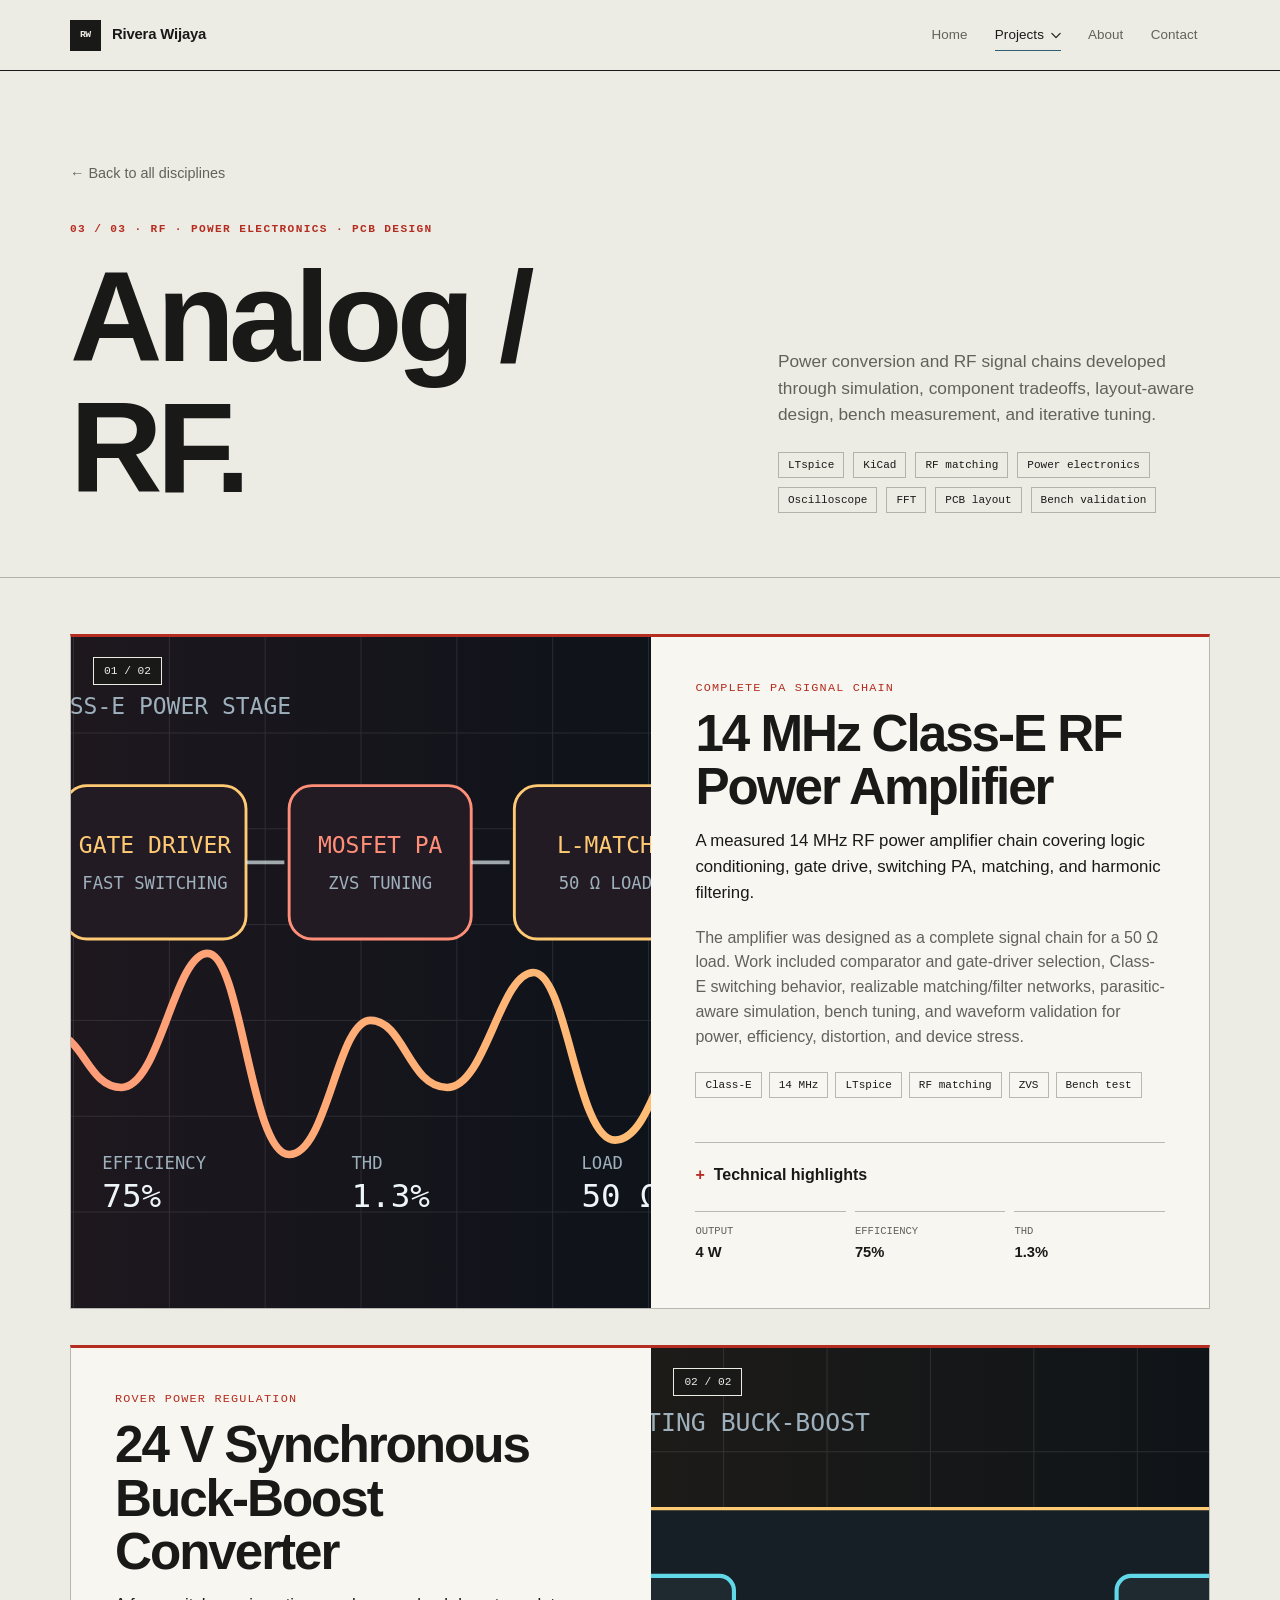
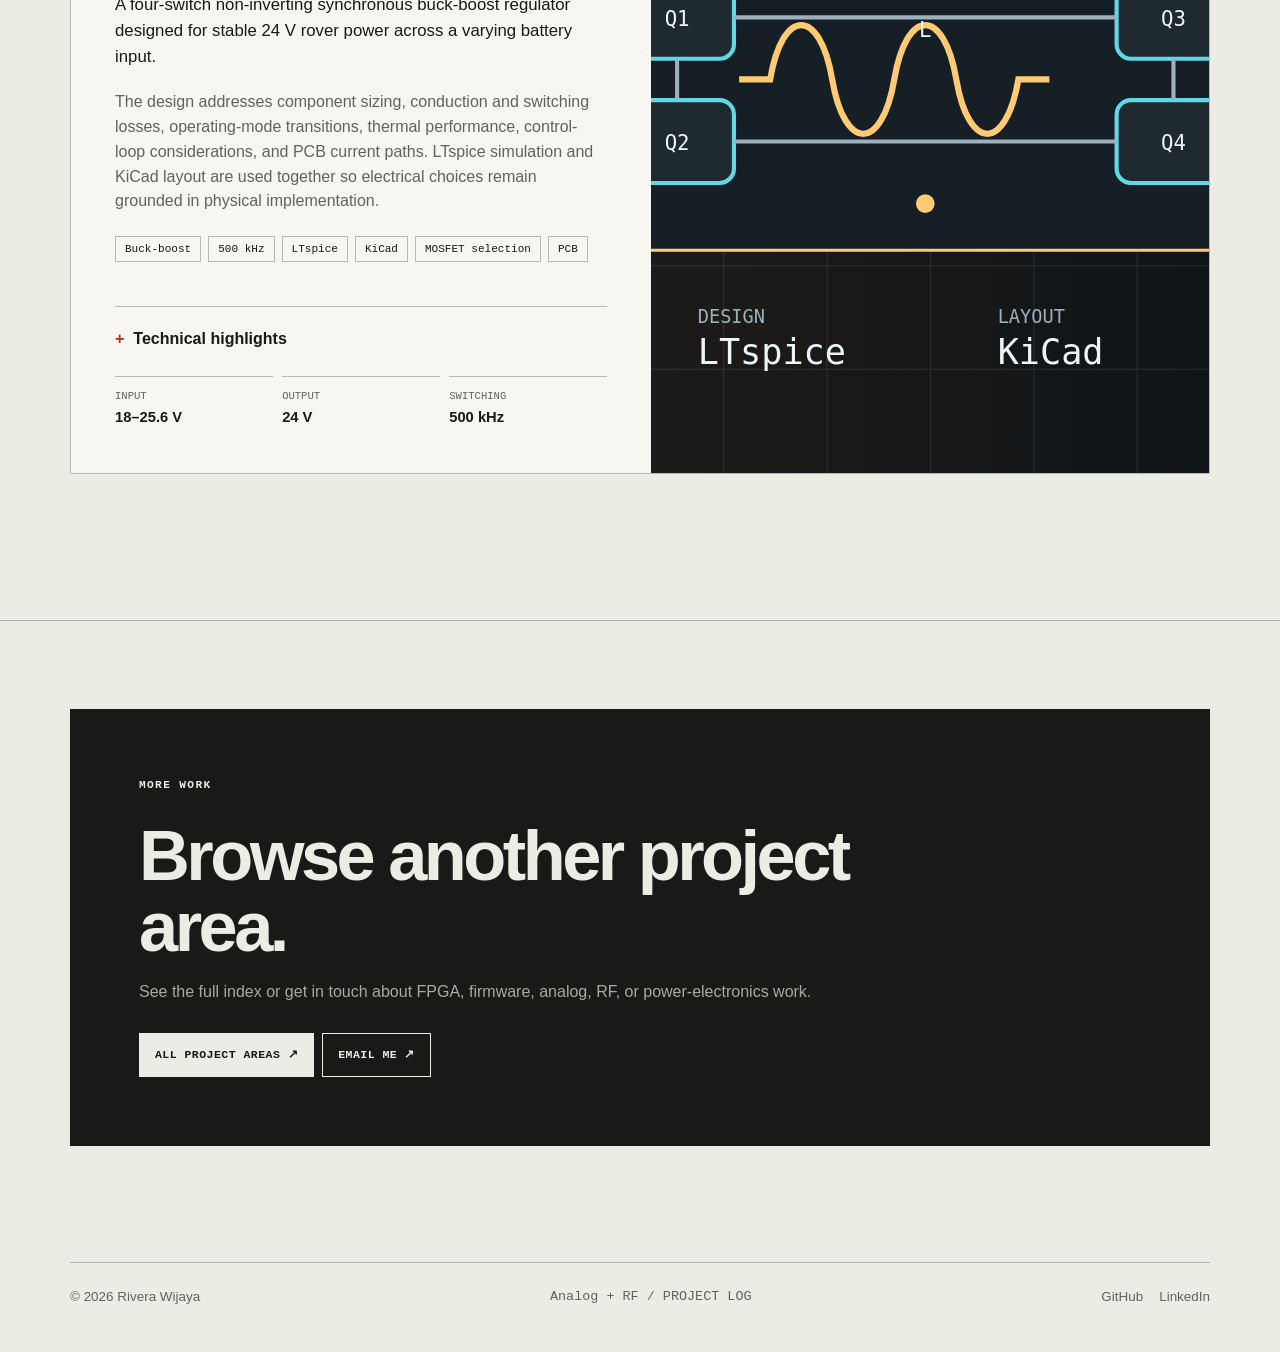
==== analog.html @ 02854aa4 "Initial draft" ====
<!doctype html>
<html lang="en">
<head>
  <meta charset="utf-8">
  <meta name="viewport" content="width=device-width, initial-scale=1">
  <meta name="theme-color" content="#ecebe4">
  <link rel="icon" href="assets/favicon.svg" type="image/svg+xml">
  <meta name="description" content="Engineering project portfolio by Rivera Wijaya.">
  <title>Analog + RF Projects — Rivera Wijaya</title>
  <link rel="stylesheet" href="style.css">
</head>
<body data-page="analog">
  <div class="progress" aria-hidden="true"></div>
  <header class="site-header">
    <div class="header-inner">
      <a class="site-brand" href="index.html" aria-label="Rivera Wijaya — Home">
        <span class="site-brand__icon" aria-hidden="true">
          <span data-profile="headerMark">RW</span>
        </span>
        <span class="site-brand__name" data-profile="headerName">Rivera Wijaya</span>
      </a>

      <button
        class="menu-toggle"
        type="button"
        aria-expanded="false"
        aria-controls="primary-navigation"
        aria-label="Open navigation menu"
      >
        <span></span>
        <span></span>
      </button>

      <nav class="primary-navigation" id="primary-navigation" aria-label="Primary navigation">
        <a class="navigation-link" href="index.html" data-nav-page="home">Home</a>

        <div class="navigation-dropdown">
          <button
            class="navigation-link dropdown-toggle"
            type="button"
            aria-expanded="false"
            aria-controls="projects-menu"
          >
            <span>Projects</span>
            <svg viewBox="0 0 12 8" aria-hidden="true">
              <path d="M1 1.5 6 6.5l5-5"></path>
            </svg>
          </button>

          <div class="dropdown-menu" id="projects-menu">
            <a href="digital.html" data-nav-page="digital">
              <span class="dropdown-number">01</span>
              <span>
                <strong>Digital Hardware</strong>
                <small>FPGA, RTL and architecture</small>
              </span>
            </a>

            <a href="firmware.html" data-nav-page="firmware">
              <span class="dropdown-number">02</span>
              <span>
                <strong>Embedded Firmware</strong>
                <small>C, protocols and bring-up</small>
              </span>
            </a>

            <a href="analog.html" data-nav-page="analog">
              <span class="dropdown-number">03</span>
              <span>
                <strong>Analog + RF</strong>
                <small>Power, PCB and RF design</small>
              </span>
            </a>
          </div>
        </div>

        <a class="navigation-link" href="index.html#about">About</a>
        <a class="navigation-link" href="index.html#contact">Contact</a>
        <a class="navigation-resume" data-link="resume" href="assets/Rivera-Wijaya-Resume.pdf">
          Résumé <span aria-hidden="true">↗</span>
        </a>
      </nav>
    </div>
  </header>

  <main>
    <section class="category-hero">
      <div class="container">
        <a class="category-back" href="index.html#work">← Back to all disciplines</a>
        <div class="category-hero-grid">
          <div>
            <p class="eyebrow"><span data-category="number">01</span> / 03 · <span data-category="kicker">RTL · FPGA</span></p>
            <h1><span data-category="shortLabel">Digital</span><span>.</span></h1>
          </div>
          <div>
            <p class="category-intro" data-category="description">Focused engineering project collection.</p>
            <div class="category-skills" data-render="category-skills"></div>
          </div>
        </div>
      </div>
    </section>

    <section class="project-stack">
      <div class="container" data-render="projects"></div>
    </section>

    <section class="section" id="contact">
      <div class="container">
        <div class="contact-panel reveal">
          <p class="eyebrow">More work</p>
          <h2>Browse another project area.</h2>
          <p>See the full index or get in touch about FPGA, firmware, analog, RF, or power-electronics work.</p>
          <div class="hero-actions" style="justify-content:center">
            <a class="btn primary" href="index.html#work">All project areas ↗</a>
            <a class="btn" data-link="email" href="mailto:your.email@example.com">Email me ↗</a>
          </div>
        </div>
      </div>
    </section>
  </main>

  <footer class="footer">
    <div class="container footer-row">
      <span>© <span data-current-year></span> <span data-profile="name">Rivera Wijaya</span></span>
      <span class="mono"><span data-category="label">Engineering</span> / PROJECT LOG</span>
      <div class="socials"><a data-link="github" href="#">GitHub</a><a data-link="linkedin" href="#">LinkedIn</a></div>
    </div>
  </footer>

  <script src="site-data.js"></script>
  <script src="app.js"></script>
</body>
</html>
---- style.css ----
/*
  Rivera Wijaya Hardware Portfolio
  GitHub Pages-ready stylesheet.
  Keep this file in the repository root beside index.html.
*/

:root {
  --bg: #071018;
  --bg-soft: #0b1721;
  --panel: rgba(15, 31, 43, 0.78);
  --panel-solid: #0f1f2b;
  --text: #eef5f8;
  --muted: #9db0bb;
  --line: rgba(218, 238, 247, 0.14);
  --cyan: #315f73;
  --amber: #ffca74;
  --coral: #ff8f79;
  --green: #8ce3a5;
  --radius: 0;
  --radius-sm: 0;
  --shadow: 0 30px 80px rgba(0, 0, 0, 0.34);
  --max: 1180px;
}

* { box-sizing: border-box; }
html { scroll-behavior: smooth; }
body {
  margin: 0;
  min-height: 100vh;
  color: var(--text);
  background:
    radial-gradient(circle at 12% 12%, rgba(97, 216, 231, 0.09), transparent 30%),
    radial-gradient(circle at 86% 8%, rgba(255, 143, 121, 0.08), transparent 28%),
    var(--bg);
  font-family: Inter, ui-sans-serif, system-ui, -apple-system, BlinkMacSystemFont, "Segoe UI", sans-serif;
  line-height: 1.65;
}
body::before {
  content: "";
  position: fixed;
  inset: 0;
  pointer-events: none;
  opacity: 0.15;
  background-image:
    linear-gradient(rgba(255,255,255,.04) 1px, transparent 1px),
    linear-gradient(90deg, rgba(255,255,255,.04) 1px, transparent 1px);
  background-size: 42px 42px;
  mask-image: linear-gradient(to bottom, black, transparent 80%);
  z-index: -1;
}

::selection { background: rgba(97, 216, 231, 0.25); color: white; }
a { color: inherit; text-decoration: none; }
img { display: block; max-width: 100%; }
button, input, textarea { font: inherit; }
:focus-visible { outline: 3px solid rgba(97, 216, 231, 0.52); outline-offset: 3px; }

.container { width: min(var(--max), calc(100% - 40px)); margin: 0 auto; }
.mono { font-family: "Cascadia Code", Consolas, "Courier New", monospace; }
.eyebrow {
  margin: 0 0 16px;
  color: var(--cyan);
  font: 500 0.78rem/1.4 "Cascadia Code", Consolas, "Courier New", monospace;
  letter-spacing: 0.14em;
  text-transform: uppercase;
}
.section { padding: 110px 0; }
.section-head {
  display: grid;
  grid-template-columns: 1fr 1fr;
  gap: 40px;
  align-items: end;
  margin-bottom: 48px;
}
.section-head h2,
.category-hero h1,
.hero h1 {
  margin: 0;
  letter-spacing: -0.045em;
  line-height: 1.02;
}
.section-head h2 { font-size: clamp(2.3rem, 5vw, 4.6rem); }
.section-head p { margin: 0; color: var(--muted); max-width: 590px; }

.site-header {
  position: sticky;
  top: 0;
  z-index: 40;
  backdrop-filter: blur(18px);
  background: rgba(7, 16, 24, 0.73);
  border-bottom: 1px solid transparent;
  transition: border-color .25s ease, background .25s ease;
}
.site-header.scrolled { border-color: var(--line); background: rgba(7, 16, 24, 0.92); }
.nav {
  height: 76px;
  display: flex;
  align-items: center;
  justify-content: space-between;
  gap: 24px;
}
.brand { display: inline-flex; align-items: center; gap: 12px; font-weight: 800; letter-spacing: -0.02em; }
.brand-mark {
  width: 38px; height: 38px; border: 1px solid var(--line); border-radius: 0;
  display: grid; place-items: center; font: 500 .76rem "Cascadia Code", Consolas, "Courier New", monospace;
  background: linear-gradient(135deg, rgba(97,216,231,.16), rgba(255,143,121,.09));
}
.nav-links { display: flex; align-items: center; gap: 6px; }
.nav-links a {
  padding: 10px 13px; color: var(--muted); font-size: .91rem; border-radius: 0;
  transition: color .2s, background .2s;
}
.nav-links a:hover, .nav-links a.active { color: var(--text); background: rgba(255,255,255,.05); }
.menu-toggle { display: none; border: 0; color: var(--text); background: transparent; font-size: 1.4rem; }

.hero { padding: 96px 0 76px; min-height: calc(100vh - 76px); display: grid; align-items: center; }
.hero-grid { display: grid; grid-template-columns: 1.14fr .86fr; gap: 64px; align-items: center; }
.hero h1 { font-size: clamp(3.6rem, 8vw, 7.2rem); max-width: 900px; }
.hero h1 .outline { color: transparent; -webkit-text-stroke: 1px rgba(238,245,248,.52); }
.hero-copy { max-width: 710px; color: var(--muted); font-size: clamp(1.02rem, 1.8vw, 1.22rem); margin: 28px 0 0; }
.hero-actions { display: flex; flex-wrap: wrap; gap: 12px; margin-top: 34px; }
.btn {
  display: inline-flex; align-items: center; justify-content: center; gap: 10px;
  min-height: 48px; padding: 0 18px; border-radius: 0; border: 1px solid var(--line);
  color: var(--text); font-weight: 700; background: rgba(255,255,255,.04);
  transition: transform .2s ease, border-color .2s ease, background .2s ease;
}
.btn:hover { transform: translateY(-2px); border-color: rgba(255,255,255,.34); background: rgba(255,255,255,.08); }
.btn.primary { color: #041014; background: var(--cyan); border-color: var(--cyan); }
.btn.primary:hover { background: #8be6f0; }
.btn.small { min-height: 40px; padding: 0 14px; font-size: .86rem; }

.path-grid { display: grid; grid-template-columns: repeat(3, 1fr); gap: 18px; }
.path-card {
  position: relative; min-height: 360px; padding: 28px; border: 1px solid var(--line); border-radius: var(--radius);
  background: linear-gradient(155deg, rgba(18,38,52,.9), rgba(9,22,31,.8)); overflow: hidden; transition: transform .28s ease, border-color .28s ease, box-shadow .28s ease; box-shadow: 0 18px 48px rgba(0,0,0,.16);
}
.path-card:hover { transform: translateY(-7px); border-color: rgba(255,255,255,.27); box-shadow: 0 28px 70px rgba(0,0,0,.28); }
.path-card .number { color: var(--muted); font: .78rem "Cascadia Code", Consolas, "Courier New", monospace; }
.path-card h3 { font-size: 1.8rem; margin: 70px 0 14px; letter-spacing: -.035em; }
.path-card p { color: var(--muted); margin: 0 0 26px; }
.path-card .arrow { position: absolute; right: 26px; bottom: 24px; font-size: 1.45rem; transition: transform .2s; }
.path-card:hover .arrow { transform: translate(4px, -4px); }
.path-card::before {
  content: ""; position: absolute; width: 180px; height: 180px; right: -75px; top: -75px; border-radius: 50%;
  background: var(--card-accent); opacity: .13; filter: blur(32px);
}
.path-card[data-accent="cyan"] { --card-accent: var(--cyan); }
.path-card[data-accent="amber"] { --card-accent: var(--amber); }
.path-card[data-accent="coral"] { --card-accent: var(--coral); }

.featured-grid { display: grid; grid-template-columns: repeat(2, 1fr); gap: 20px; }
.feature-card {
  border: 1px solid var(--line); border-radius: var(--radius); overflow: hidden; background: linear-gradient(155deg, rgba(17,35,48,.92), rgba(9,22,31,.84));
  transition: transform .25s, border-color .25s, box-shadow .25s; box-shadow: 0 18px 48px rgba(0,0,0,.16);
}
.feature-card:hover { transform: translateY(-5px); border-color: rgba(255,255,255,.26); box-shadow: 0 28px 70px rgba(0,0,0,.26); }
.feature-image { aspect-ratio: 16 / 9; overflow: hidden; border-bottom: 1px solid var(--line); background: #0b1822; }
.feature-image img { width: 100%; height: 100%; object-fit: cover; transition: transform .5s ease; }
.feature-card:hover img { transform: scale(1.035); }
.feature-body { padding: 24px; }
.feature-body h3 { margin: 8px 0 10px; font-size: 1.38rem; letter-spacing: -.025em; }
.feature-body p { margin: 0; color: var(--muted); }
.feature-meta { display: flex; justify-content: space-between; gap: 16px; color: var(--muted); font: .72rem "Cascadia Code", Consolas, "Courier New", monospace; text-transform: uppercase; }

.about-panel { display: grid; grid-template-columns: .9fr 1.1fr; gap: 0; border: 1px solid var(--line); border-radius: var(--radius); overflow: hidden; background: var(--panel); }
.about-aside { padding: 42px; min-height: 410px; background: linear-gradient(145deg, rgba(97,216,231,.11), rgba(255,143,121,.07)); display: flex; flex-direction: column; justify-content: space-between; }
.about-aside .big { font-size: clamp(2rem, 4vw, 3.6rem); font-weight: 800; line-height: 1.03; letter-spacing: -.045em; }
.about-content { padding: 42px; }
.about-content p { color: var(--muted); margin-top: 0; }
.skill-cloud { display: flex; flex-wrap: wrap; gap: 9px; margin-top: 28px; }
.chip { padding: 8px 11px; border: 1px solid var(--line); border-radius: 0; color: #cfe0e7; font: .76rem "Cascadia Code", Consolas, "Courier New", monospace; background: rgba(255,255,255,.025); }

.contact-panel {
  padding: 60px; border-radius: var(--radius); border: 1px solid var(--line);
  background: linear-gradient(135deg, rgba(97,216,231,.12), rgba(255,202,116,.07) 54%, rgba(255,143,121,.10));
  text-align: center;
}
.contact-panel h2 { margin: 0 auto 18px; font-size: clamp(2.4rem, 6vw, 5.6rem); line-height: 1; letter-spacing: -.05em; max-width: 900px; }
.contact-panel p { color: var(--muted); max-width: 680px; margin: 0 auto 28px; }
.footer { padding: 28px 0 44px; color: var(--muted); }
.footer-row { border-top: 1px solid var(--line); padding-top: 24px; display: flex; justify-content: space-between; gap: 20px; font-size: .84rem; }
.socials { display: flex; gap: 16px; }
.socials a:hover { color: var(--text); }

/* Category pages */
.progress { position: fixed; left: 0; top: 0; z-index: 80; height: 2px; width: 0; background: var(--page-accent, var(--cyan)); }
body[data-page="digital"] { --page-accent: var(--cyan); }
body[data-page="firmware"] { --page-accent: var(--amber); }
body[data-page="analog"] { --page-accent: var(--coral); }
.category-hero { padding: 100px 0 78px; }
.category-back { display: inline-flex; align-items: center; gap: 8px; color: var(--muted); margin-bottom: 38px; font-size: .9rem; }
.category-back:hover { color: var(--text); }
.category-hero-grid { display: grid; grid-template-columns: 1.2fr .8fr; gap: 60px; align-items: end; }
.category-hero h1 { font-size: clamp(4rem, 9vw, 8rem); }
.category-hero h1 span { color: var(--page-accent); }
.category-intro { color: var(--muted); font-size: 1.08rem; }
.category-skills { display: flex; flex-wrap: wrap; gap: 9px; margin-top: 24px; }

.project-stack { padding: 20px 0 110px; }
.project-showcase {
  display: grid; grid-template-columns: 1.02fr .98fr; gap: 0; min-height: 610px;
  border: 1px solid var(--line); border-radius: var(--radius); overflow: hidden; background: var(--panel);
  margin-bottom: 28px; box-shadow: 0 18px 65px rgba(0,0,0,.18);
}
.project-showcase:nth-child(even) .project-visual { order: 2; }
.project-visual { position: relative; min-height: 520px; background: #0a1720; overflow: hidden; }
.project-visual img { width: 100%; height: 100%; object-fit: cover; transition: transform .7s ease; }
.project-showcase:hover .project-visual img { transform: scale(1.025); }
.project-index { position: absolute; left: 22px; top: 20px; padding: 7px 10px; border: 1px solid rgba(255,255,255,.2); border-radius: 0; background: rgba(6,14,20,.72); backdrop-filter: blur(10px); font: .7rem "Cascadia Code", Consolas, "Courier New", monospace; }
.project-content { padding: 44px; display: flex; flex-direction: column; }
.project-content .subtitle { color: var(--page-accent); font: .74rem "Cascadia Code", Consolas, "Courier New", monospace; text-transform: uppercase; letter-spacing: .1em; }
.project-content h2 { margin: 12px 0 14px; font-size: clamp(2rem, 4vw, 3.4rem); line-height: 1.04; letter-spacing: -.04em; }
.project-content .summary { color: #d6e3e9; font-size: 1.05rem; margin: 0 0 20px; }
.project-content .description { color: var(--muted); margin: 0; }
.project-tags { display: flex; flex-wrap: wrap; gap: 7px; margin: 22px 0; }
.project-metrics { display: grid; grid-template-columns: repeat(3, 1fr); gap: 9px; margin-top: auto; padding-top: 24px; }
.metric { border-top: 1px solid var(--line); padding-top: 13px; }
.metric small { color: var(--muted); display: block; font: .66rem "Cascadia Code", Consolas, "Courier New", monospace; text-transform: uppercase; }
.metric strong { display: block; margin-top: 4px; font-size: .92rem; }
.details { margin-top: 22px; border-top: 1px solid var(--line); padding-top: 20px; }
.details-toggle { border: 0; padding: 0; color: var(--text); background: transparent; cursor: pointer; font-weight: 700; display: inline-flex; align-items: center; gap: 9px; }
.details-toggle span { color: var(--page-accent); }
.details-list { display: grid; grid-template-rows: 0fr; transition: grid-template-rows .35s ease; }
.details-list > div { overflow: hidden; }
.details-list ul { margin: 16px 0 0; padding-left: 20px; color: var(--muted); }
.details-list li + li { margin-top: 8px; }
.details.open .details-list { grid-template-rows: 1fr; }
.project-links { display: flex; gap: 10px; margin-top: 20px; }


/* Resume-inspired portfolio title with a subtle decrypted-text reveal */
.portfolio-title {
  position: relative;
  display: flex;
  flex-direction: column;
  align-items: flex-start;
  width: min(100%, 920px);
  padding-bottom: 24px;
  font-family: Georgia, "Times New Roman", Times, serif;
  font-weight: 500;
  letter-spacing: -0.045em;
}
.portfolio-title::after {
  content: "";
  position: absolute;
  left: 0;
  right: 0;
  bottom: 0;
  height: 1px;
  background: linear-gradient(90deg, rgba(238,245,248,.9), rgba(238,245,248,.22) 76%, transparent);
  transform-origin: left;
  animation: portfolio-rule-reveal .72s ease .82s both;
}
.portfolio-owner {
  display: block;
  margin-bottom: .12em;
  color: var(--cyan);
  font-size: .48em;
  font-style: italic;
  font-weight: 400;
  letter-spacing: .005em;
}
.portfolio-subject {
  display: block;
  min-height: .92em;
  font-variant-caps: small-caps;
  line-height: .9;
  text-wrap: balance;
}
.portfolio-subject.is-decrypting {
  color: #f5fafc;
  text-shadow: 0 0 18px rgba(97,216,231,.16);
}

@keyframes portfolio-rule-reveal {
  from { opacity: 0; transform: scaleX(0); }
  to { opacity: 1; transform: scaleX(1); }
}

/* Project image / interactive 3D switcher */
.project-visual.has-viewer { isolation: isolate; }
.visual-panel {
  position: absolute;
  inset: 0;
  width: 100%;
  height: 100%;
}
.visual-panel[hidden] { display: none; }
.visual-panel img { width: 100%; height: 100%; object-fit: cover; }
.visual-tabs {
  position: absolute;
  z-index: 6;
  top: 18px;
  right: 18px;
  display: inline-flex;
  gap: 4px;
  padding: 4px;
  border: 1px solid rgba(255,255,255,.18);
  border-radius: 0;
  background: rgba(6,14,20,.78);
  backdrop-filter: blur(14px);
}
.visual-tab {
  min-height: 34px;
  padding: 0 11px;
  border: 0;
  border-radius: 0;
  color: var(--muted);
  background: transparent;
  cursor: pointer;
  font: 600 .68rem/1 "Cascadia Code", Consolas, "Courier New", monospace;
  letter-spacing: .02em;
  transition: color .2s ease, background .2s ease;
}
.visual-tab:hover { color: var(--text); }
.visual-tab.active {
  color: #061116;
  background: var(--page-accent, var(--cyan));
}
.viewer-panel { background: #08141c; }
.pcb-model,
.pcb-iframe {
  display: block;
  width: 100%;
  height: 100%;
  min-height: 520px;
  border: 0;
  background: radial-gradient(circle at 50% 38%, rgba(255,255,255,.08), transparent 54%), #08141c;
}
.viewer-caption {
  position: absolute;
  z-index: 5;
  left: 18px;
  right: 18px;
  bottom: 18px;
  display: flex;
  justify-content: space-between;
  gap: 16px;
  align-items: center;
  padding: 10px 13px;
  border: 1px solid rgba(255,255,255,.16);
  border-radius: 0;
  color: #dce8ed;
  background: rgba(6,14,20,.78);
  backdrop-filter: blur(14px);
  font-size: .76rem;
}
.viewer-caption a { color: var(--page-accent, var(--cyan)); white-space: nowrap; }
.model-fallback {
  margin: 24px;
  padding: 14px;
  border: 1px solid var(--line);
  border-radius: 0;
  color: var(--muted);
  background: rgba(7,16,24,.92);
}

.empty-state { padding: 80px; text-align: center; border: 1px solid var(--line); border-radius: var(--radius); color: var(--muted); }

.reveal { opacity: 0; transform: translateY(20px); transition: opacity .65s ease, transform .65s ease; }
.reveal.visible { opacity: 1; transform: none; }

@media (max-width: 920px) {
  .hero-grid, .category-hero-grid, .section-head, .about-panel, .project-showcase { grid-template-columns: 1fr; }
  .hero { padding-top: 64px; }
  .path-grid { grid-template-columns: 1fr; }
  .path-card { min-height: 280px; }
  .path-card h3 { margin-top: 42px; }
  .featured-grid { grid-template-columns: 1fr; }
  .project-showcase:nth-child(even) .project-visual { order: 0; }
  .project-visual { min-height: 360px; }
  .pcb-model, .pcb-iframe { min-height: 360px; }
}

@media (max-width: 680px) {
  .container { width: min(100% - 24px, var(--max)); }
  .section { padding: 78px 0; }
  .nav-links {
    position: absolute; top: 76px; left: 12px; right: 12px; display: none; flex-direction: column; align-items: stretch;
    padding: 12px; border: 1px solid var(--line); border-radius: 0; background: #0b1721; box-shadow: var(--shadow);
  }
  .nav-links.open { display: flex; }
  .menu-toggle { display: block; }
  .hero h1 { font-size: clamp(3.1rem, 17vw, 5rem); }
  .portfolio-title { padding-bottom: 18px; }
  .portfolio-owner { font-size: .54em; }
  .project-metrics { grid-template-columns: 1fr; }
  .about-aside, .about-content, .project-content { padding: 28px; }
  .contact-panel { padding: 42px 22px; }
  .category-hero { padding-top: 60px; }
  .category-hero h1 { font-size: clamp(3.4rem, 19vw, 6rem); }
  .project-visual { min-height: 330px; }
  .pcb-model, .pcb-iframe { min-height: 330px; }
  .visual-tabs { top: 12px; right: 12px; }
  .visual-tab { padding: 0 9px; font-size: .63rem; }
  .viewer-caption { left: 12px; right: 12px; bottom: 12px; align-items: flex-start; flex-direction: column; gap: 4px; }
  .footer-row { flex-direction: column; }
}

@media (prefers-reduced-motion: reduce) {
  *, *::before, *::after { scroll-behavior: auto !important; animation-duration: .01ms !important; animation-iteration-count: 1 !important; transition-duration: .01ms !important; }
}


/* =========================================================
   PROFESSIONAL RESPONSIVE HEADER
   ========================================================= */
.site-header {
  position: sticky;
  top: 0;
  z-index: 1000;
  width: 100%;
  border-bottom: 1px solid rgba(218, 238, 247, 0.09);
  background: rgba(7, 16, 24, 0.88);
  backdrop-filter: blur(18px);
  -webkit-backdrop-filter: blur(18px);
  transition: background-color 180ms ease, border-color 180ms ease;
}

.site-header.scrolled {
  border-bottom-color: rgba(218, 238, 247, 0.14);
  background: rgba(7, 16, 24, 0.97);
}

.header-inner {
  display: flex;
  align-items: center;
  justify-content: space-between;
  width: min(var(--max), calc(100% - 40px));
  min-height: 70px;
  margin-inline: auto;
}

.site-brand {
  display: inline-flex;
  align-items: center;
  gap: 0.68rem;
  min-width: max-content;
  color: var(--text);
  text-decoration: none;
}

.site-brand__icon {
  display: grid;
  width: 31px;
  height: 31px;
  place-items: center;
  overflow: hidden;
  border: 1px solid rgba(97, 216, 231, 0.25);
  border-radius: 0;
  background: linear-gradient(135deg, rgba(97, 216, 231, 0.16), rgba(255, 143, 121, 0.1));
  color: var(--text);
  font: 650 0.62rem/1 "Cascadia Code", Consolas, "Courier New", monospace;
  letter-spacing: -0.06em;
  transition: transform 170ms ease, border-color 170ms ease;
}

.site-brand__icon span {
  transform: translateX(-0.02em);
}

.site-brand__name {
  font-size: 0.93rem;
  font-weight: 570;
  letter-spacing: -0.012em;
  white-space: nowrap;
}

.site-brand:hover .site-brand__icon {
  border-color: rgba(218, 238, 247, 0.3);
  transform: translateY(-1px);
}

.primary-navigation {
  display: flex;
  align-items: center;
  gap: 0.15rem;
}

.navigation-link,
.dropdown-toggle {
  position: relative;
  display: inline-flex;
  align-items: center;
  gap: 0.42rem;
  min-height: 42px;
  padding: 0 0.78rem;
  border: 0;
  border-radius: 0;
  background: transparent;
  color: rgba(238, 245, 248, 0.66);
  font: inherit;
  font-size: 0.84rem;
  font-weight: 470;
  letter-spacing: 0.005em;
  text-decoration: none;
  cursor: pointer;
  transition: color 150ms ease;
}

.navigation-link::after,
.dropdown-toggle::after {
  content: "";
  position: absolute;
  right: 0.78rem;
  bottom: 5px;
  left: 0.78rem;
  height: 1px;
  background: var(--cyan);
  transform: scaleX(0);
  transform-origin: center;
  transition: transform 150ms ease;
}

.navigation-link:hover,
.dropdown-toggle:hover,
.navigation-link.active,
.dropdown-toggle.active {
  color: var(--text);
}

.navigation-link:hover::after,
.dropdown-toggle:hover::after,
.navigation-link.active::after,
.dropdown-toggle.active::after {
  transform: scaleX(1);
}

.dropdown-toggle svg {
  width: 10px;
  height: 7px;
  fill: none;
  stroke: currentColor;
  stroke-width: 1.4;
  stroke-linecap: round;
  stroke-linejoin: round;
  transition: transform 150ms ease;
}

.navigation-dropdown {
  position: relative;
}

.navigation-dropdown.open .dropdown-toggle svg {
  transform: rotate(180deg);
}

.dropdown-menu {
  position: absolute;
  z-index: 10;
  top: calc(100% + 10px);
  left: 50%;
  width: 310px;
  max-height: calc(100dvh - 90px);
  overflow-y: auto;
  padding: 0.42rem;
  border: 1px solid rgba(218, 238, 247, 0.11);
  border-radius: 0;
  background: rgba(11, 23, 33, 0.99);
  box-shadow: 0 22px 54px rgba(0, 0, 0, 0.36);
  opacity: 0;
  visibility: hidden;
  transform: translate(-50%, -6px);
  transition: opacity 150ms ease, visibility 150ms ease, transform 150ms ease;
}

.navigation-dropdown.open .dropdown-menu,
.navigation-dropdown:focus-within .dropdown-menu {
  opacity: 1;
  visibility: visible;
  transform: translate(-50%, 0);
}

.dropdown-menu a {
  display: grid;
  grid-template-columns: 30px 1fr;
  gap: 0.75rem;
  align-items: start;
  padding: 0.82rem;
  border-radius: 0;
  color: var(--text);
  text-decoration: none;
  transition: background-color 140ms ease;
}

.dropdown-menu a + a {
  border-top: 1px solid rgba(218, 238, 247, 0.07);
}

.dropdown-menu a:hover,
.dropdown-menu a.active {
  background: rgba(238, 245, 248, 0.045);
}

.dropdown-number {
  padding-top: 0.12rem;
  color: var(--cyan);
  font-family: "Cascadia Code", Consolas, "Courier New", monospace;
  font-size: 0.69rem;
  letter-spacing: 0.08em;
}

.dropdown-menu strong {
  display: block;
  margin-bottom: 0.16rem;
  font-size: 0.84rem;
  font-weight: 550;
}

.dropdown-menu small {
  display: block;
  color: rgba(238, 245, 248, 0.5);
  font-size: 0.73rem;
  line-height: 1.4;
}

.navigation-resume {
  display: inline-flex;
  align-items: center;
  gap: 0.42rem;
  min-height: 38px;
  margin-left: 0.45rem;
  padding: 0 0.85rem;
  border: 1px solid rgba(218, 238, 247, 0.16);
  border-radius: 0;
  color: var(--text);
  font-size: 0.8rem;
  font-weight: 500;
  text-decoration: none;
  transition: border-color 150ms ease, background-color 150ms ease;
}

.navigation-resume:hover {
  border-color: rgba(218, 238, 247, 0.31);
  background: rgba(238, 245, 248, 0.04);
}

.menu-toggle {
  display: none;
  width: 42px;
  height: 42px;
  padding: 0;
  border: 0;
  background: transparent;
  cursor: pointer;
}

.menu-toggle span {
  display: block;
  width: 20px;
  height: 1px;
  margin: 6px auto;
  background: var(--text);
  transition: transform 170ms ease;
}

.menu-toggle[aria-expanded="true"] span:first-child {
  transform: translateY(3.5px) rotate(45deg);
}

.menu-toggle[aria-expanded="true"] span:last-child {
  transform: translateY(-3.5px) rotate(-45deg);
}

.site-brand:focus-visible,
.navigation-link:focus-visible,
.dropdown-toggle:focus-visible,
.dropdown-menu a:focus-visible,
.navigation-resume:focus-visible,
.menu-toggle:focus-visible {
  outline: 2px solid var(--cyan);
  outline-offset: 3px;
}

@media (max-width: 820px) {
  .header-inner {
    position: relative;
    width: min(var(--max), calc(100% - 28px));
    min-height: 64px;
  }

  .site-brand__icon {
    width: 28px;
    height: 28px;
  }

  .site-brand__name {
    font-size: 0.88rem;
  }

  .menu-toggle {
    display: block;
  }

  .primary-navigation {
    position: absolute;
    top: calc(100% + 1px);
    right: 0;
    left: 0;
    display: block;
    max-height: 0;
    overflow: hidden;
    padding: 0 1rem;
    border: 1px solid transparent;
    border-top: 0;
    border-radius: 0;
    background: rgba(7, 16, 24, 0.99);
    opacity: 0;
    visibility: hidden;
    transform: translateY(-5px);
    transition: max-height 250ms ease, padding 170ms ease, opacity 170ms ease, visibility 170ms ease, transform 170ms ease;
  }

  .primary-navigation.open {
    max-height: calc(100dvh - 64px);
    overflow-x: hidden;
    overflow-y: auto;
    padding: 0.65rem 1rem 1rem;
    border-color: rgba(218, 238, 247, 0.1);
    opacity: 1;
    visibility: visible;
    transform: translateY(0);
  }

  .navigation-link,
  .dropdown-toggle {
    width: 100%;
    min-height: 47px;
    padding: 0;
    justify-content: space-between;
    border-bottom: 1px solid rgba(218, 238, 247, 0.075);
    color: rgba(238, 245, 248, 0.76);
    font-size: 0.88rem;
  }

  .navigation-link::after,
  .dropdown-toggle::after {
    display: none;
  }

  .navigation-dropdown {
    width: 100%;
  }

  .dropdown-menu {
    position: static;
    width: 100%;
    max-height: 0;
    overflow: hidden;
    padding: 0;
    border: 0;
    border-radius: 0;
    background: transparent;
    box-shadow: none;
    opacity: 1;
    visibility: visible;
    transform: none;
    transition: max-height 220ms ease, padding 170ms ease;
  }

  .navigation-dropdown.open .dropdown-menu {
    max-height: 360px;
    padding: 0.35rem 0 0.55rem;
  }

  .dropdown-menu a {
    grid-template-columns: 28px 1fr;
    padding: 0.74rem 0.4rem 0.74rem 0.72rem;
    border-left: 1px solid rgba(218, 238, 247, 0.13);
    border-radius: 0;
  }

  .dropdown-menu a + a {
    border-top: 0;
  }

  .dropdown-menu a:hover,
  .dropdown-menu a.active {
    border-left-color: var(--cyan);
    background: transparent;
  }

  .navigation-resume {
    width: 100%;
    min-height: 42px;
    margin: 0.9rem 0 0;
    justify-content: space-between;
  }
}

@media (max-width: 420px) {
  .header-inner {
    width: calc(100% - 20px);
  }

  .site-brand {
    gap: 0.55rem;
  }

  .site-brand__name {
    font-size: 0.84rem;
  }
}

@media (prefers-reduced-motion: reduce) {
  .site-header,
  .site-brand__icon,
  .navigation-link::after,
  .dropdown-toggle::after,
  .dropdown-toggle svg,
  .dropdown-menu,
  .primary-navigation,
  .menu-toggle span {
    transition: none;
  }
}

/* =========================================================
   EDITORIAL ENGINEERING NOTEBOOK DIRECTION
   Flat, restrained, and intentionally document-like.
   ========================================================= */
:root {
  --bg: #ecebe4;
  --bg-soft: #e3e1d7;
  --panel: #f7f6f0;
  --panel-solid: #f7f6f0;
  --text: #191918;
  --muted: #62625c;
  --line: rgba(25, 25, 24, 0.28);
  --cyan: #315f73;
  --amber: #9a4d00;
  --coral: #b52d20;
  --green: #176b43;
  --shadow: none;
  --max: 1140px;
}

body {
  background: var(--bg);
  font-family: Arial, Helvetica, sans-serif;
  line-height: 1.55;
}

body::before {
  display: none;
}

::selection {
  background: #f0d84f;
  color: var(--text);
}

:focus-visible {
  outline-color: var(--text);
}

.container {
  width: min(var(--max), calc(100% - 48px));
}

.mono,
.eyebrow,
.path-card .number,
.feature-meta,
.chip,
.project-content .subtitle,
.metric small,
.dropdown-number {
  font-family: "Cascadia Code", Consolas, "Courier New", monospace;
}

.eyebrow {
  margin-bottom: 14px;
  color: var(--page-accent, var(--text));
  font-size: 0.7rem;
  font-weight: 700;
  letter-spacing: 0.12em;
}

.section {
  padding: 88px 0;
  border-top: 1px solid var(--line);
}

.section-head {
  margin-bottom: 36px;
}

.section-head h2 {
  font-size: clamp(2rem, 4.5vw, 3.8rem);
  font-weight: 600;
  letter-spacing: -0.045em;
}

.section-head p,
.hero-copy,
.category-intro,
.feature-body p,
.project-content .description,
.about-content p,
.contact-panel p {
  color: var(--muted);
}

.hero {
  min-height: 0;
  padding: 112px 0 96px;
}

.hero-grid {
  grid-template-columns: minmax(0, 1fr);
}

.hero-grid > *,
.portfolio-title {
  min-width: 0;
  max-width: 100%;
}

.portfolio-title {
  width: 100%;
  padding: 0;
  font-family: Arial, Helvetica, sans-serif;
  font-weight: 600;
  letter-spacing: -0.065em;
}

.portfolio-title::after {
  display: none;
}

.portfolio-owner {
  margin: 0 0 22px;
  color: var(--text);
  font: 700 0.72rem/1.2 "Cascadia Code", Consolas, "Courier New", monospace;
  font-style: normal;
  letter-spacing: 0.13em;
  text-transform: uppercase;
}

.portfolio-subject {
  max-width: 920px;
  min-height: 0;
  font-size: clamp(3.5rem, 8vw, 7.5rem);
  font-variant-caps: normal;
  line-height: 0.86;
  text-wrap: balance;
}

.hero-copy {
  max-width: 620px;
  margin-top: 32px;
  font-size: 1.05rem;
}

.hero-actions {
  gap: 8px;
  margin-top: 28px;
}

.btn {
  min-height: 44px;
  padding: 0 15px;
  border-color: var(--text);
  background: transparent;
  color: var(--text);
  font: 700 0.72rem/1 "Cascadia Code", Consolas, "Courier New", monospace;
  letter-spacing: 0.04em;
  text-transform: uppercase;
  transition: color 140ms ease, background-color 140ms ease;
}

.btn:hover {
  transform: none;
  border-color: var(--text);
  background: var(--text);
  color: var(--bg);
}

.btn.primary {
  border-color: var(--text);
  background: var(--text);
  color: var(--bg);
}

.btn.primary:hover {
  background: var(--cyan);
  border-color: var(--cyan);
  color: white;
}

.path-grid {
  gap: 0;
}

.path-card {
  min-height: 300px;
  padding: 24px;
  border-color: var(--line);
  border-top: 3px solid var(--card-accent);
  background: transparent;
  box-shadow: none;
  transition: background-color 150ms ease;
}

.path-card + .path-card {
  border-left: 0;
}

.path-card::before {
  display: none;
}

.path-card:hover {
  transform: none;
  border-color: var(--line);
  border-top-color: var(--card-accent);
  background: rgba(255, 255, 255, 0.42);
  box-shadow: none;
}

.path-card h3 {
  margin-top: 58px;
  font-size: 1.65rem;
  font-weight: 600;
}

.featured-grid {
  gap: 24px;
}

.feature-card {
  border-color: var(--line);
  background: transparent;
  box-shadow: none;
}

.feature-card:hover {
  transform: none;
  border-color: var(--text);
  box-shadow: none;
}

.feature-card:hover img,
.project-showcase:hover .project-visual img {
  transform: none;
}

.feature-body {
  padding: 22px;
}

.feature-body h3 {
  font-weight: 600;
}

.about-panel {
  border-color: var(--text);
  background: var(--panel);
}

.about-aside {
  background: var(--text);
  color: var(--bg);
}

.about-aside .eyebrow {
  color: var(--bg);
}

.about-aside .big {
  max-width: 460px;
  font-size: clamp(2rem, 3.6vw, 3.2rem);
  font-weight: 600;
}

.about-meta {
  color: #aaa99f;
  font-size: 0.72rem;
}

.chip {
  padding: 6px 9px;
  border-color: var(--line);
  background: transparent;
  color: var(--text);
  font-size: 0.69rem;
}

.contact-panel {
  padding: clamp(36px, 6vw, 68px);
  border-color: var(--text);
  background: var(--text);
  color: var(--bg);
  text-align: left;
}

.contact-panel .eyebrow,
.contact-panel h2 {
  color: var(--bg);
}

.contact-panel h2 {
  margin-inline: 0;
  max-width: 760px;
  font-size: clamp(2.5rem, 5.5vw, 5rem);
  font-weight: 600;
}

.contact-panel p {
  margin-inline: 0;
  color: #aaa99f;
}

.contact-panel .hero-actions {
  justify-content: flex-start !important;
}

.contact-panel .btn {
  border-color: var(--bg);
  color: var(--bg);
}

.contact-panel .btn:hover,
.contact-panel .btn.primary {
  background: var(--bg);
  color: var(--text);
}

.footer {
  color: var(--muted);
}

.footer-row {
  border-color: var(--line);
}

.site-header,
.site-header.scrolled {
  border-bottom-color: var(--text);
  background: rgba(236, 235, 228, 0.97);
  backdrop-filter: none;
  -webkit-backdrop-filter: none;
}

.site-brand__icon {
  border-color: var(--text);
  background: var(--text);
  color: var(--bg);
}

.site-brand:hover .site-brand__icon {
  border-color: var(--cyan);
  background: var(--cyan);
}

.navigation-link,
.dropdown-toggle {
  color: var(--muted);
}

.navigation-link:hover,
.dropdown-toggle:hover,
.navigation-link.active,
.dropdown-toggle.active {
  color: var(--text);
}

.dropdown-menu {
  border-color: var(--text);
  background: var(--panel-solid);
  box-shadow: 8px 8px 0 rgba(25, 25, 24, 0.16);
}

.dropdown-menu a {
  color: var(--text);
}

.dropdown-menu a:hover,
.dropdown-menu a.active {
  background: var(--bg-soft);
}

.dropdown-menu small {
  color: var(--muted);
}

.navigation-resume {
  border-color: var(--text);
  color: var(--text);
}

.navigation-resume:hover {
  border-color: var(--text);
  background: var(--text);
  color: var(--bg);
}

.menu-toggle span {
  background: var(--text);
}

.category-hero {
  padding: 90px 0 64px;
  border-bottom: 1px solid var(--line);
}

.category-hero h1 {
  font-size: clamp(4rem, 10vw, 8.5rem);
  font-weight: 600;
}

.category-hero h1 span {
  color: var(--text);
}

.project-stack {
  padding-top: 56px;
}

.project-showcase {
  min-height: 560px;
  margin-bottom: 36px;
  border-color: var(--line);
  border-top: 3px solid var(--page-accent);
  background: var(--panel);
  box-shadow: none;
}

.project-index {
  border-color: #ecebe4;
  background: #191918;
  color: #ecebe4;
  backdrop-filter: none;
}

.project-content h2 {
  font-weight: 600;
}

.project-content .summary {
  color: var(--text);
}

.details-toggle {
  color: var(--text);
}

.viewer-caption,
.model-fallback,
.visual-tabs {
  border-color: #ecebe4;
  background: #191918;
  color: #ecebe4;
  backdrop-filter: none;
}

.reveal,
.reveal.visible {
  opacity: 1;
  transform: none;
  transition: none;
}

@media (max-width: 920px) {
  .hero-grid {
    grid-template-columns: 1fr;
  }

  .path-card + .path-card {
    border-left: 1px solid var(--line);
    border-top-color: var(--card-accent);
  }
}

@media (max-width: 820px) {
  .primary-navigation,
  .primary-navigation.open {
    background: var(--panel-solid);
  }

  .primary-navigation.open {
    border-color: var(--text);
  }

  .navigation-link,
  .dropdown-toggle {
    border-bottom-color: var(--line);
  }

  .navigation-dropdown .dropdown-menu {
    border: 0;
    background: transparent;
    box-shadow: none;
  }

  .navigation-dropdown.open .dropdown-menu,
  .navigation-dropdown:focus-within .dropdown-menu {
    transform: none;
  }
}

@media (max-width: 680px) {
  .container {
    width: calc(100% - 28px);
  }

  .hero {
    padding: 72px 0 64px;
  }

  .section {
    padding: 64px 0;
  }

  .portfolio-subject {
    font-size: clamp(3.1rem, 14vw, 4.3rem);
  }

  .contact-panel {
    padding: 34px 24px;
  }
}
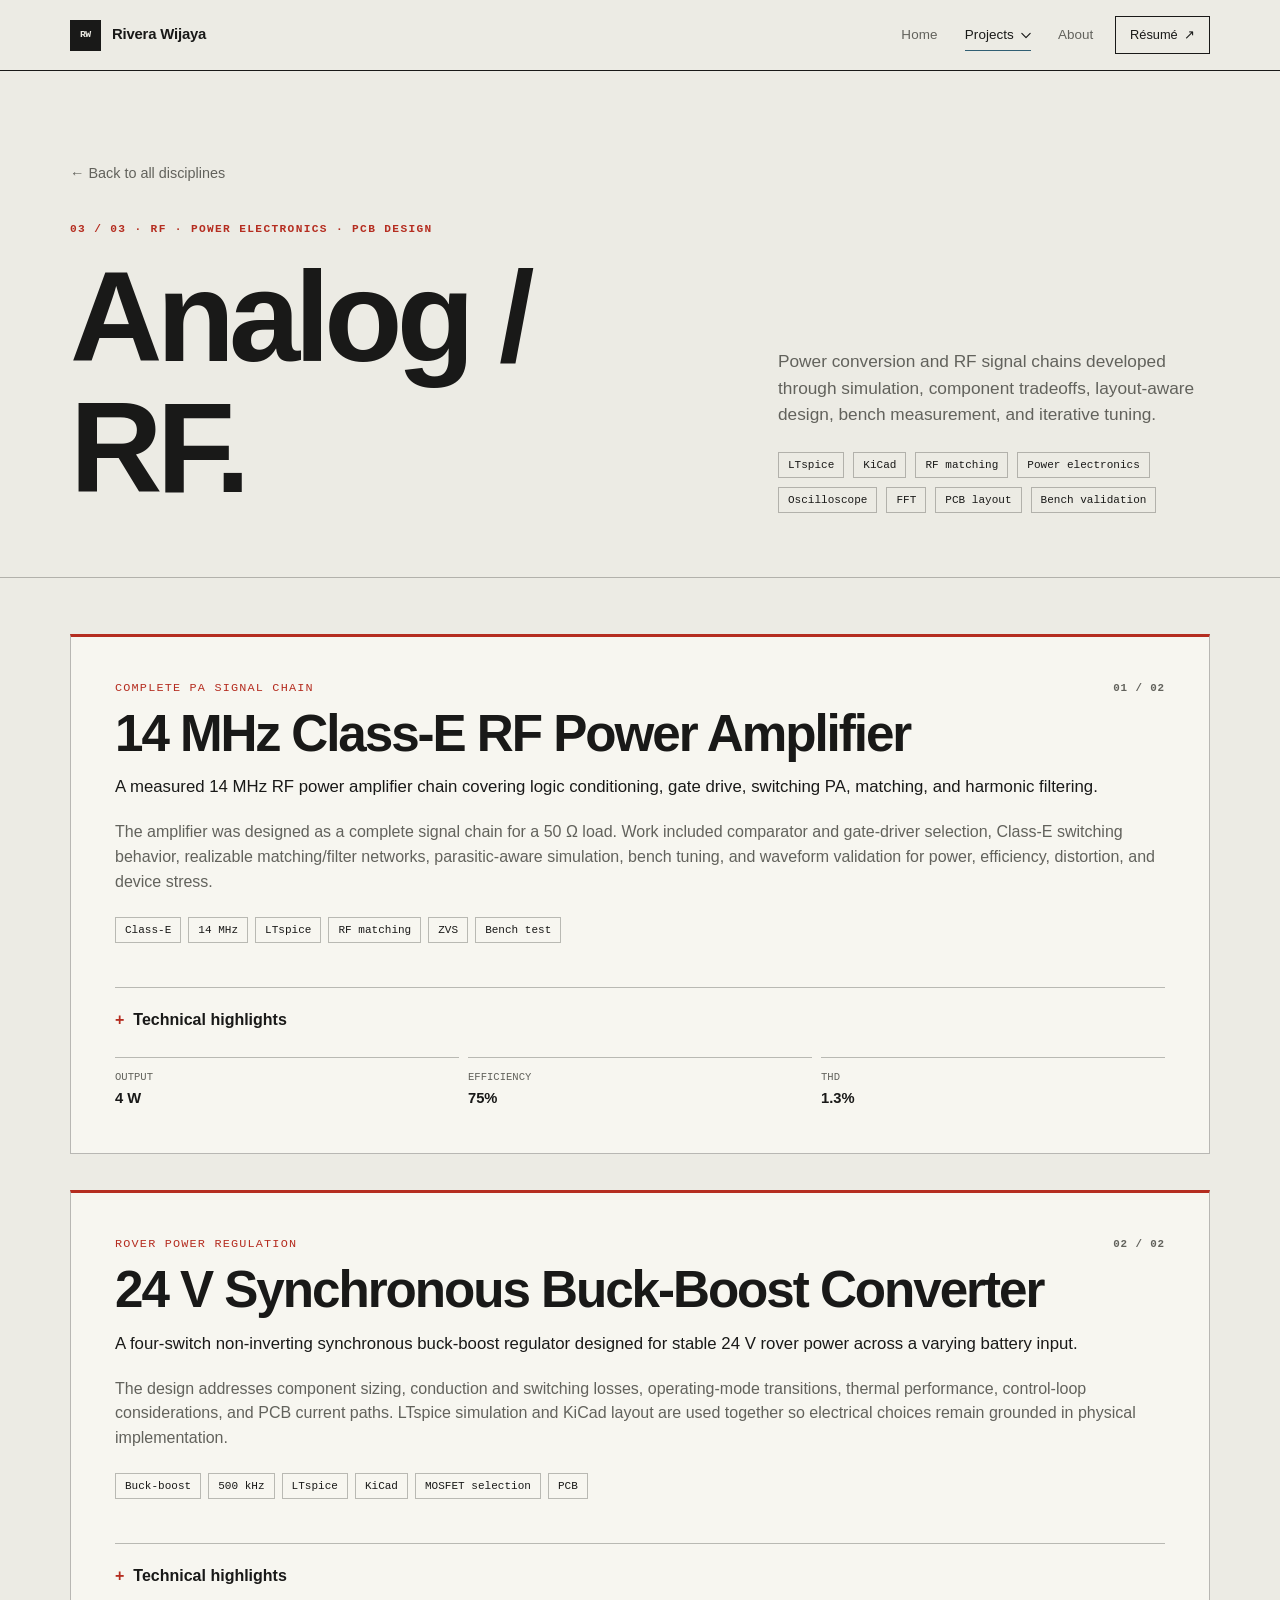
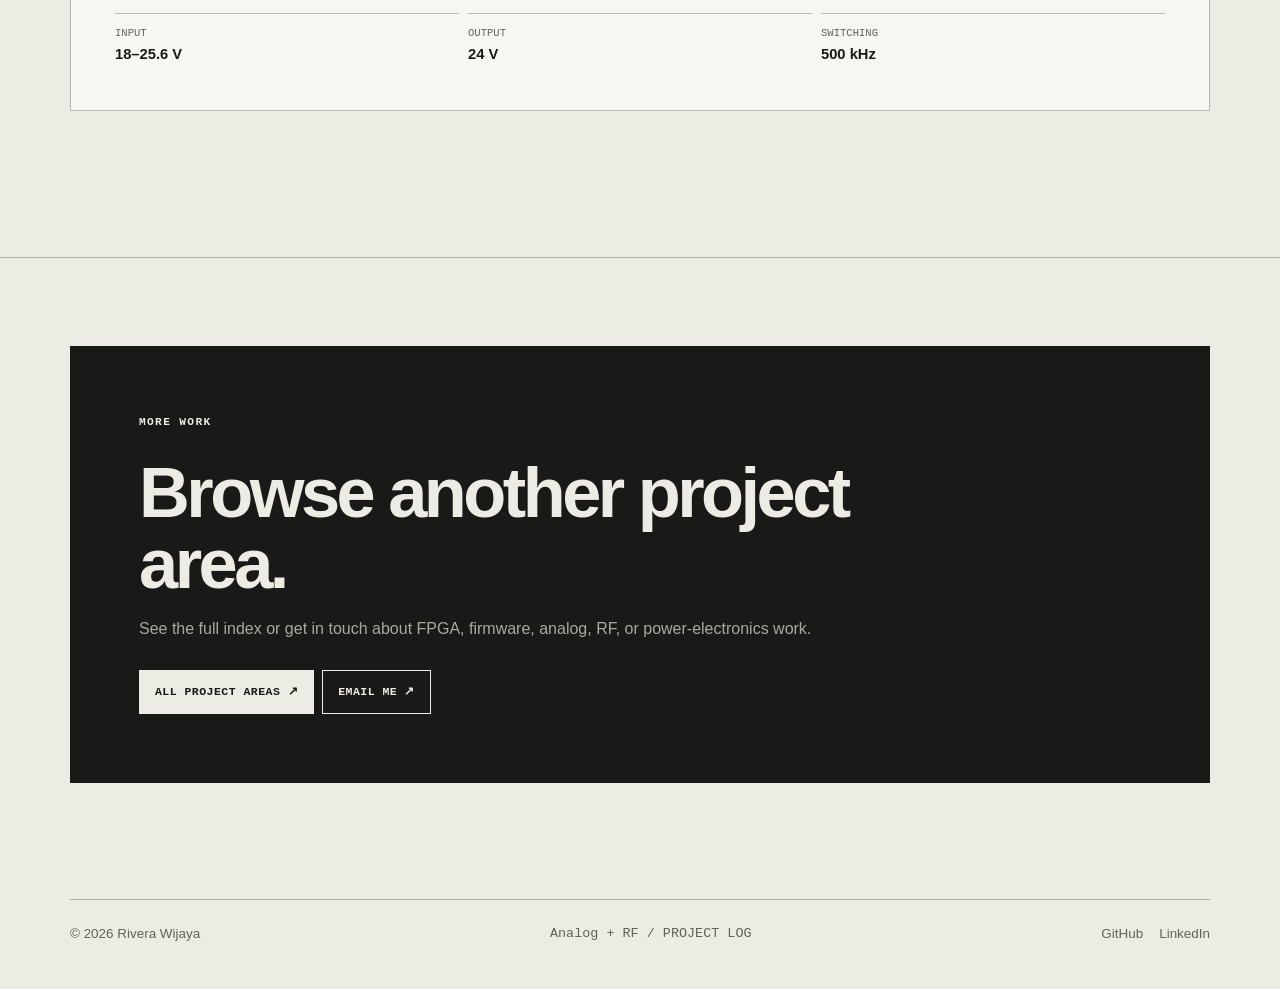
==== commit 5820b4cd: "Update projects, resume, and contact layout" ====
--- a/analog.html
+++ b/analog.html
@@ -75,8 +75,7 @@
         </div>
 
         <a class="navigation-link" href="index.html#about">About</a>
-        <a class="navigation-link" href="index.html#contact">Contact</a>
-        <a class="navigation-resume" data-link="resume" href="assets/Rivera-Wijaya-Resume.pdf">
+        <a class="navigation-resume" data-link="resume" href="assets/resume/resume.pdf">
           Résumé <span aria-hidden="true">↗</span>
         </a>
       </nav>
--- a/style.css
+++ b/style.css
@@ -155,9 +155,6 @@
   transition: transform .25s, border-color .25s, box-shadow .25s; box-shadow: 0 18px 48px rgba(0,0,0,.16);
 }
 .feature-card:hover { transform: translateY(-5px); border-color: rgba(255,255,255,.26); box-shadow: 0 28px 70px rgba(0,0,0,.26); }
-.feature-image { aspect-ratio: 16 / 9; overflow: hidden; border-bottom: 1px solid var(--line); background: #0b1822; }
-.feature-image img { width: 100%; height: 100%; object-fit: cover; transition: transform .5s ease; }
-.feature-card:hover img { transform: scale(1.035); }
 .feature-body { padding: 24px; }
 .feature-body h3 { margin: 8px 0 10px; font-size: 1.38rem; letter-spacing: -.025em; }
 .feature-body p { margin: 0; color: var(--muted); }
@@ -165,7 +162,6 @@
 
 .about-panel { display: grid; grid-template-columns: .9fr 1.1fr; gap: 0; border: 1px solid var(--line); border-radius: var(--radius); overflow: hidden; background: var(--panel); }
 .about-aside { padding: 42px; min-height: 410px; background: linear-gradient(145deg, rgba(97,216,231,.11), rgba(255,143,121,.07)); display: flex; flex-direction: column; justify-content: space-between; }
-.about-aside .big { font-size: clamp(2rem, 4vw, 3.6rem); font-weight: 800; line-height: 1.03; letter-spacing: -.045em; }
 .about-content { padding: 42px; }
 .about-content p { color: var(--muted); margin-top: 0; }
 .skill-cloud { display: flex; flex-wrap: wrap; gap: 9px; margin-top: 28px; }
@@ -207,7 +203,6 @@
 .project-visual { position: relative; min-height: 520px; background: #0a1720; overflow: hidden; }
 .project-visual img { width: 100%; height: 100%; object-fit: cover; transition: transform .7s ease; }
 .project-showcase:hover .project-visual img { transform: scale(1.025); }
-.project-index { position: absolute; left: 22px; top: 20px; padding: 7px 10px; border: 1px solid rgba(255,255,255,.2); border-radius: 0; background: rgba(6,14,20,.72); backdrop-filter: blur(10px); font: .7rem "Cascadia Code", Consolas, "Courier New", monospace; }
 .project-content { padding: 44px; display: flex; flex-direction: column; }
 .project-content .subtitle { color: var(--page-accent); font: .74rem "Cascadia Code", Consolas, "Courier New", monospace; text-transform: uppercase; letter-spacing: .1em; }
 .project-content h2 { margin: 12px 0 14px; font-size: clamp(2rem, 4vw, 3.4rem); line-height: 1.04; letter-spacing: -.04em; }
@@ -1027,57 +1022,84 @@
 }
 
 .featured-grid {
-  gap: 24px;
+  grid-template-columns: 1fr;
+  gap: 0;
+  border-top: 1px solid var(--text);
 }
 
 .feature-card {
-  border-color: var(--line);
+  display: block;
+  padding: 0;
+  border: 0;
+  border-bottom: 1px solid var(--line);
   background: transparent;
   box-shadow: none;
+  transition: background-color 150ms ease;
 }
 
 .feature-card:hover {
   transform: none;
-  border-color: var(--text);
+  border-color: var(--line);
+  background: rgba(255, 255, 255, 0.38);
   box-shadow: none;
 }
 
-.feature-card:hover img,
+.feature-card[data-category="digital"] {
+  --feature-accent: var(--cyan);
+}
+
+.feature-card[data-category="firmware"] {
+  --feature-accent: var(--amber);
+}
+
+.feature-card[data-category="analog"] {
+  --feature-accent: var(--coral);
+}
+
 .project-showcase:hover .project-visual img {
   transform: none;
 }
 
 .feature-body {
-  padding: 22px;
+  padding: 22px 12px 24px 0;
 }
 
 .feature-body h3 {
+  margin: 10px 0 8px;
+  font-size: clamp(1.35rem, 2.5vw, 2rem);
   font-weight: 600;
 }
 
+.feature-meta span:first-child {
+  color: var(--feature-accent);
+  font-weight: 700;
+}
+
 .about-panel {
+  display: block;
   border-color: var(--text);
   background: var(--panel);
 }
 
 .about-aside {
+  min-height: 0;
+  padding: 20px 42px;
+  flex-direction: row;
+  align-items: center;
+  gap: 24px;
   background: var(--text);
   color: var(--bg);
 }
 
 .about-aside .eyebrow {
+  margin: 0;
   color: var(--bg);
-}
-
-.about-aside .big {
-  max-width: 460px;
-  font-size: clamp(2rem, 3.6vw, 3.2rem);
-  font-weight: 600;
 }
 
 .about-meta {
   color: #aaa99f;
   font-size: 0.72rem;
+  text-align: right;
 }
 
 .chip {
@@ -1096,6 +1118,34 @@
   text-align: left;
 }
 
+.resume-panel {
+  display: grid;
+  grid-template-columns: minmax(0, 1.1fr) minmax(280px, 0.9fr);
+  gap: clamp(32px, 7vw, 96px);
+  align-items: end;
+  padding: clamp(36px, 6vw, 68px);
+  border: 1px solid var(--text);
+  background: var(--panel);
+}
+
+.resume-panel .eyebrow {
+  margin-bottom: 18px;
+}
+
+.resume-panel h2 {
+  max-width: 760px;
+  margin: 0;
+  font-size: clamp(2.5rem, 5.5vw, 5rem);
+  font-weight: 600;
+  line-height: 0.98;
+  letter-spacing: -0.05em;
+}
+
+.resume-copy p {
+  margin: 0 0 26px;
+  color: var(--muted);
+}
+
 .contact-panel .eyebrow,
 .contact-panel h2 {
   color: var(--bg);
@@ -1220,7 +1270,8 @@
 }
 
 .project-showcase {
-  min-height: 560px;
+  display: block;
+  min-height: 0;
   margin-bottom: 36px;
   border-color: var(--line);
   border-top: 3px solid var(--page-accent);
@@ -1228,11 +1279,35 @@
   box-shadow: none;
 }
 
-.project-index {
-  border-color: #ecebe4;
-  background: #191918;
-  color: #ecebe4;
-  backdrop-filter: none;
+.project-showcase:nth-child(even) .project-visual {
+  order: 0;
+}
+
+.project-visual {
+  min-height: 0;
+  aspect-ratio: 16 / 9;
+  border-bottom: 1px solid var(--line);
+  background: var(--bg-soft);
+}
+
+.project-visual img {
+  object-fit: contain;
+  filter: grayscale(1) invert(1) contrast(0.94);
+  mix-blend-mode: multiply;
+  opacity: 1;
+}
+
+.project-heading-meta {
+  display: flex;
+  justify-content: space-between;
+  gap: 20px;
+  align-items: baseline;
+}
+
+.project-count {
+  color: var(--muted);
+  font: 700 0.68rem/1 "Cascadia Code", Consolas, "Courier New", monospace;
+  letter-spacing: 0.08em;
 }
 
 .project-content h2 {
@@ -1268,6 +1343,10 @@
     grid-template-columns: 1fr;
   }
 
+  .resume-panel {
+    grid-template-columns: 1fr;
+  }
+
   .path-card + .path-card {
     border-left: 1px solid var(--line);
     border-top-color: var(--card-accent);
@@ -1314,10 +1393,33 @@
     padding: 64px 0;
   }
 
+  .resume-panel {
+    padding: 34px 24px;
+  }
+
   .portfolio-subject {
     font-size: clamp(3.1rem, 14vw, 4.3rem);
   }
 
+  .feature-card {
+    padding: 18px 0 22px;
+  }
+
+  .feature-body {
+    padding-right: 0;
+  }
+
+  .about-aside {
+    align-items: flex-start;
+    flex-direction: column;
+    gap: 10px;
+    padding: 18px 28px;
+  }
+
+  .about-meta {
+    text-align: left;
+  }
+
   .contact-panel {
     padding: 34px 24px;
   }
